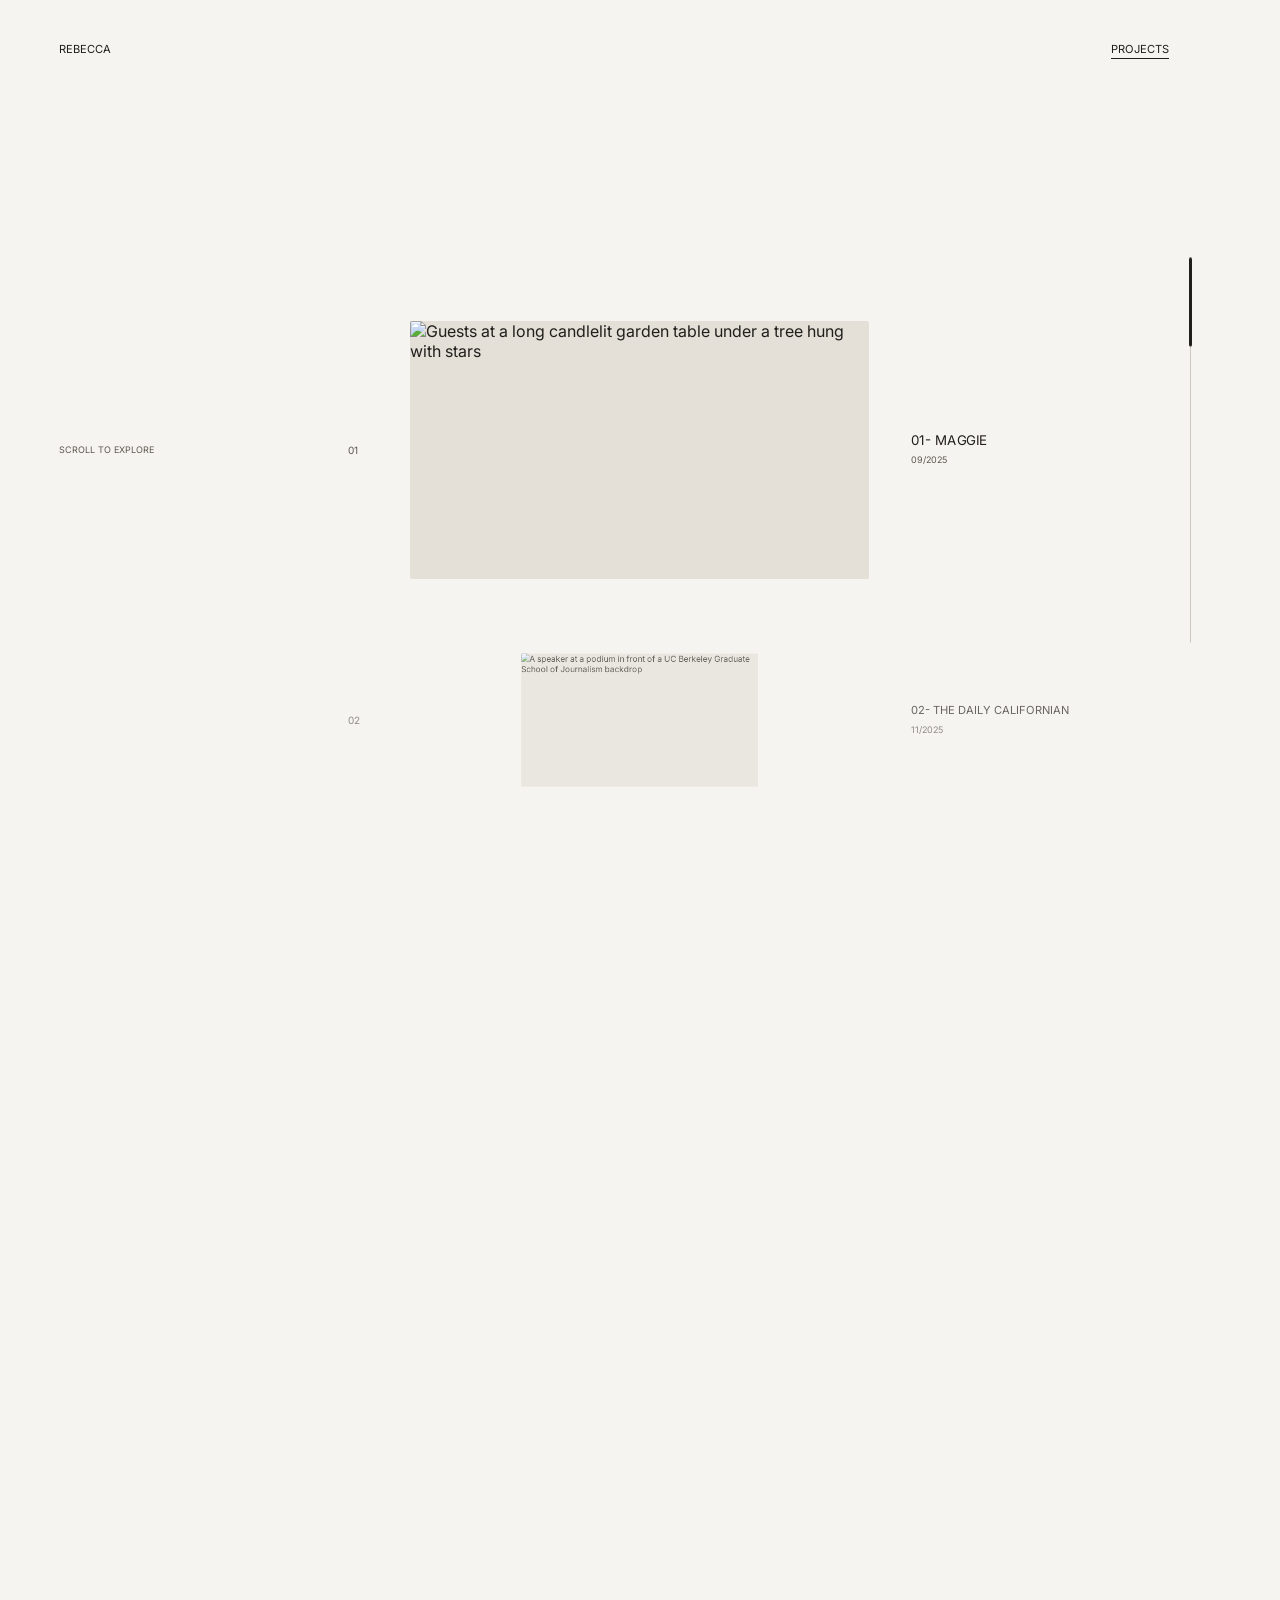
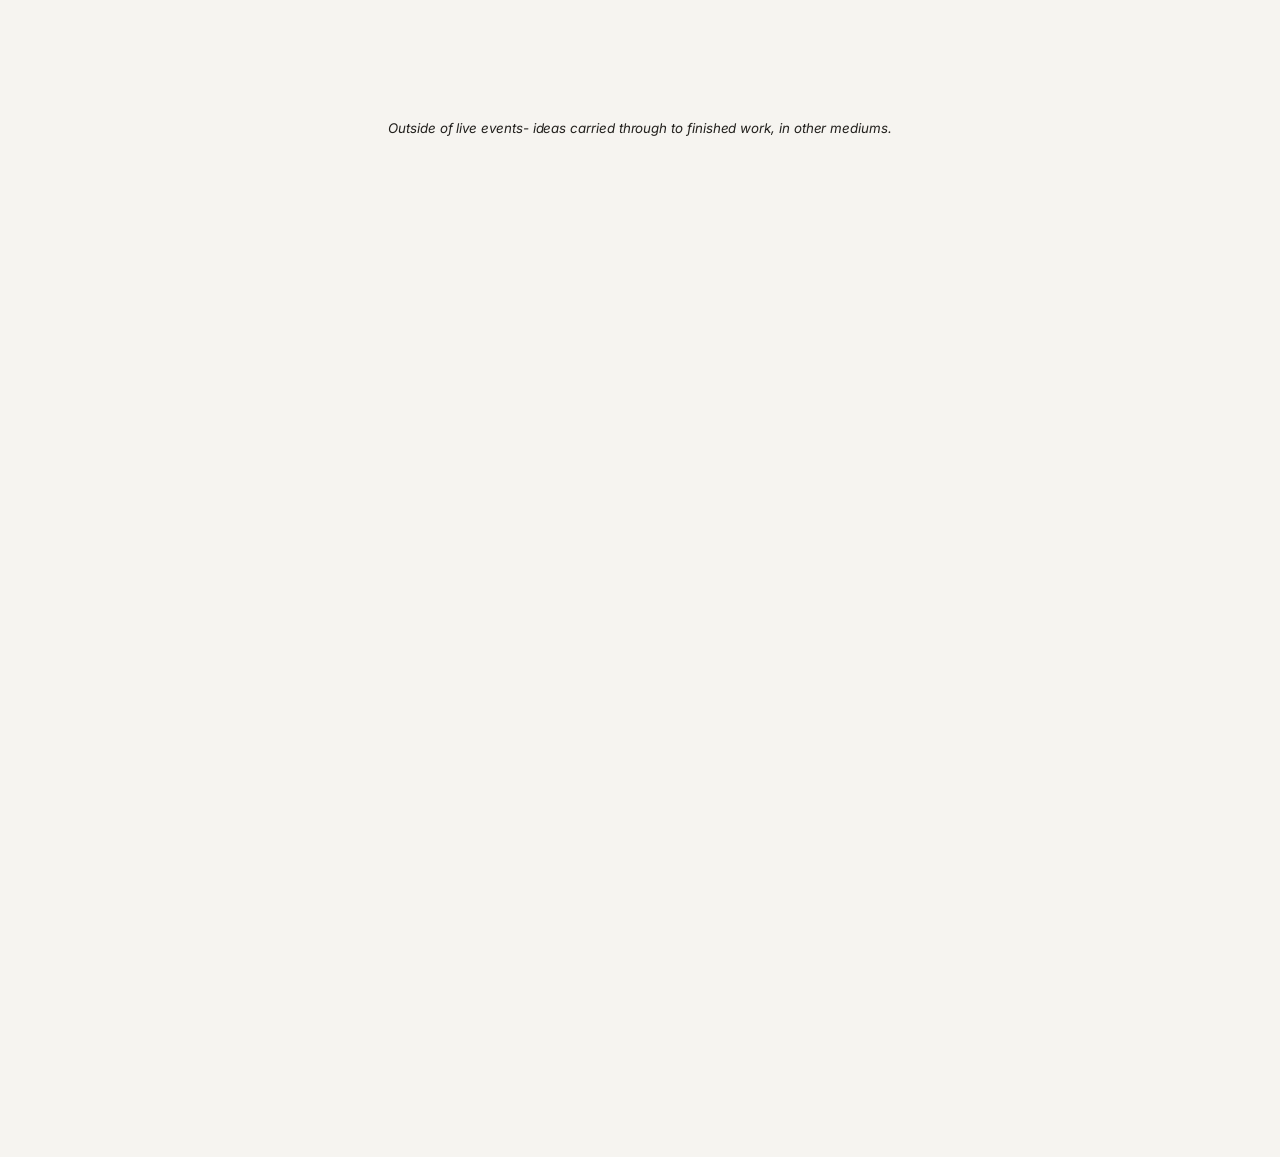
==== projects/index.html @ b8e30552 "Add files via upload" ====
<!doctype html>
<html lang="en">
<head>
  <meta charset="utf-8">
  <meta name="viewport" content="width=device-width, initial-scale=1">
  <title>Projects — Rebecca</title>
  <meta name="description" content="Selected live events by Rebecca Ding.">
  <link rel="preconnect" href="https://fonts.googleapis.com">
  <link rel="preconnect" href="https://fonts.gstatic.com" crossorigin>
  <link rel="stylesheet" href="https://fonts.googleapis.com/css2?family=Inter:ital,wght@0,400;1,400&display=swap">
  <link rel="stylesheet" href="/styles.css">
  <link rel="stylesheet" href="/projects/projects.css?v=m3">
</head>
<body class="page-projects">

  <header class="header">
    <a class="header__brand" href="/">REBECCA</a>
    <nav aria-label="Main">
      <ul class="header__nav">
        <li><a href="/projects" aria-current="page">PROJECTS</a></li>
        <!-- Parked for now (page saved in /Portfolio/parked/about): <li><a href="/about">ABOUT</a></li> -->
        <!-- Parked for now (page saved in /Portfolio/parked/contact): <li><a href="/contact">CONTACT</a></li> -->
      </ul>
    </nav>
  </header>

  <!-- Stays on screen while the featured projects pass through the centre -->
  <div class="pins" aria-hidden="true">
    <p class="pins__hint">SCROLL TO EXPLORE</p>
    <div class="pins__rail"><span class="pins__marker"></span></div>
  </div>

  <main>
    <h1 class="visually-hidden">Projects</h1>

    <section class="featured" aria-label="Live events" style="--count: 4;">
      <div class="featured__stage">
      <div class="featured__track">

      <!-- Photos are pre-cropped to 16:9; every frame shares one size (projects.css). -->
      <ol class="featured__list">
        <li class="row">
          <a class="row__link" href="/projects/maggie" aria-label="Maggie — view project">
            <span class="row__index">01</span>
            <span class="row__media">
              <img src="/images/projects/maggie/project.jpg" width="1400" height="787"
                   alt="Guests at a long candlelit garden table under a tree hung with stars">
            </span>
            <span class="row__caption">
              <span class="row__name">01- MAGGIE</span>
              <span class="row__date">09/2025</span>
            </span>
          </a>
        </li>
        <li class="row">
          <a class="row__link" href="/projects/daily-californian" aria-label="The Daily Californian — view project">
            <span class="row__index">02</span>
            <span class="row__media">
              <img src="/images/projects/daily-californian/project.jpg" width="1400" height="787"
                   alt="A speaker at a podium in front of a UC Berkeley Graduate School of Journalism backdrop" loading="lazy">
            </span>
            <span class="row__caption">
              <span class="row__name">02- THE DAILY CALIFORNIAN</span>
              <span class="row__date">11/2025</span>
            </span>
          </a>
        </li>
        <li class="row">
          <a class="row__link" href="/projects/rebecca" aria-label="Rebecca — view project">
            <span class="row__index">03</span>
            <span class="row__media">
              <img src="/images/projects/rebecca/project.jpg?v=2" width="1400" height="787"
                   alt="A frosted cake, flowers, wine and a charcuterie board on a kitchen counter" loading="lazy">
            </span>
            <span class="row__caption">
              <span class="row__name">03- REBECCA</span>
              <span class="row__date">04/2026</span>
            </span>
          </a>
        </li>
        <li class="row">
          <a class="row__link" href="/projects/fiona" aria-label="Fiona — view project">
            <span class="row__index">04</span>
            <span class="row__media">
              <img src="/images/projects/fiona/project.jpg" width="1400" height="788"
                   alt="Guests around a candlelit dinner table set with white flowers and wine" loading="lazy">
            </span>
            <span class="row__caption">
              <span class="row__name">04- FIONA</span>
              <span class="row__date">11/2025</span>
            </span>
          </a>
        </li>
      </ol>
      </div>
      </div>
    </section>

    <p class="mediums__intro" id="mediums-intro">Outside of live events- ideas carried through to finished work, in other mediums.</p>

    <!-- Same pinned scroll as the live events -->
    <section class="featured featured--mediums" aria-labelledby="mediums-intro" style="--count: 2;">
      <div class="featured__stage">
      <div class="featured__track">
      <ol class="featured__list">
        <li class="row">
          <a class="row__link" href="/projects/all-alone" aria-label="All Alone — view project">
            <span class="row__index">05</span>
            <span class="row__media">
              <img src="/images/projects/all-alone/project.jpg" width="1400" height="787"
                   alt="A woman in a dark jacket standing alone in a field of tall dry grass" loading="lazy">
            </span>
            <span class="row__caption">
              <span class="row__name">05- ALL ALONE</span>
            </span>
          </a>
        </li>
        <li class="row">
          <a class="row__link" href="/projects/the-dinner-table-podcast" aria-label="The Dinner Table Podcast — view project">
            <span class="row__index">06</span>
            <span class="row__media">
              <img src="/images/projects/the-dinner-table-podcast/project.jpg" width="1308" height="736"
                   alt="A red vinyl record spinning on a turntable, the tonearm resting on it and the cream label at the bottom" loading="lazy">
            </span>
            <span class="row__caption">
              <span class="row__name">06- THE DINNER TABLE PODCAST</span>
            </span>
          </a>
        </li>
      </ol>
      </div>
      </div>
    </section>
  </main>

  <script src="/projects/projects.js?v=m3"></script>
</body>
</html>
---- styles.css ----
:root {
  --paper: #f6f4f0;
  --ink: #211f1c;
  --monogram-ink: #1f1c1a;
  --label-ink: #1a1721;
  --muted-text: #5c574f;
  --subtle-overlay: rgba(33, 31, 28, 0.12);

  --maggie: #1a1721;
  --daily-californian: #242335;
  --rebecca: #481a1a;
  --fiona: #2e2419;

  --font-sans: 'Inter', -apple-system, BlinkMacSystemFont, 'Helvetica Neue', Arial, sans-serif;
  --font-script: 'Island Moments', 'Snell Roundhand', 'Apple Chancery', cursive;

  /*
    One Figma pixel. The whole composition scales from the 1728×1117 frame,
    limited by whichever viewport axis is tighter, so proportions match Figma.
  */
  --u: min(100vw / 1728, 100dvh / 1117);
}

*, *::before, *::after { box-sizing: border-box; margin: 0; padding: 0; }
html, body { height: 100%; }
body {
  background: var(--paper);
  color: var(--ink);
  font-family: var(--font-sans);
  font-weight: 400;
  font-synthesis: none;
  -webkit-font-smoothing: antialiased;
}
a { color: inherit; text-decoration: none; }
ol, ul { list-style: none; }
img { display: block; }
:focus-visible { outline: 1px solid currentColor; outline-offset: calc(6 * var(--u)); }

.visually-hidden {
  position: absolute; width: 1px; height: 1px; overflow: hidden;
  clip: rect(0 0 0 0); clip-path: inset(50%); white-space: nowrap;
}

/* ---------- Full-screen, no vertical scrolling ---------- */
.landing {
  position: relative;
  height: 100vh;
  height: 100dvh;
  overflow: hidden;
  overscroll-behavior: none;
}

/* ---------- Header (stationary) ---------- */
.header {
  position: fixed;
  z-index: 3;
  top: calc(58 * var(--u));
  left: calc(80 * var(--u));
  right: calc(150 * var(--u));
  display: flex;
  justify-content: space-between;
  align-items: baseline;
  /* same size as the bottom statement */
  font-size: max(10px, 15 * var(--u));
  line-height: 1.2;
}
.header__nav { display: flex; gap: calc(96 * var(--u)); }
.header a { position: relative; }
.header a::after {
  content: '';
  position: absolute; left: 0; right: 0; bottom: calc(-4 * var(--u));
  height: 1px; background: currentColor;
  transform: scaleX(0); transform-origin: left;
  transition: transform 400ms cubic-bezier(.2, .7, .2, 1);
}
.header a:hover::after { transform: scaleX(1); }

/* ---------- R monogram (stationary, above the track) ---------- */
.monogram {
  position: fixed;
  z-index: 2;
  left: calc(155 * var(--u));
  top: calc(50dvh - 38.5 * var(--u));
  font-family: var(--font-script);
  font-weight: 400;
  font-size: calc(72 * var(--u));
  line-height: 1.15;
  /*
    Difference blending: on the paper background this renders exactly
    #1f1c1a (#f6f4f0 − #d7d8d6), and it turns light over dark photographs
    so the R stays legible as cards pass underneath.
  */
  color: #d7d8d6;
  mix-blend-mode: difference;
  pointer-events: none;
  user-select: none;
}

/* ---------- Horizontal track ---------- */
.track {
  /* size of the project section relative to Figma (1 = 100%) */
  --s: 0.94;
  /* fraction of the Rebecca image visible on load */
  --peek: 0.25;
  position: fixed;
  z-index: 1;
  inset: 0;
  overflow-x: auto;
  overflow-y: hidden;
  overscroll-behavior: contain;
  scrollbar-width: none;
}
.track::-webkit-scrollbar { display: none; }
.track:focus-visible { outline: none; }

.track__list {
  display: flex;
  align-items: flex-start;
  width: max-content;
  height: 100%;
  /* card stack (358 + 26 + 39 + 23 + 18 = 464) sits 31px below centre in Figma */
  padding-top: calc(50dvh - 201 * var(--s) * var(--u));
  /*
    Anchored to the viewport's right edge so exactly --peek of Rebecca (the
    third card) shows at any window size:
    Maggie 269 + gap 62.87 + DC 269 + gap 72.6 = 673.47
  */
  padding-left: calc(100vw - (673.47 + 269 * var(--peek)) * var(--s) * var(--u));
  /*
    Scrolling stops when the last card's (Fiona's) left edge reaches 76% of
    the viewport, so the track stops sooner.
    24vw − (last card 269·s + gap 25.5·s + link ≈ 114)
  */
  padding-right: calc(24vw - 2px - (114 + 294.5 * var(--s)) * var(--u));
}
.track__item + .track__item { margin-left: calc(var(--gap, 63) * var(--s) * var(--u)); }

/* ---------- Project card ---------- */
/* One shared size for every card: Figma's 269px-wide frame at a 3:4 ratio */
.card { width: calc(269 * var(--s) * var(--u)); will-change: opacity; }
.card__link { display: block; }
.card__media {
  position: relative;
  display: block;
  aspect-ratio: 3 / 4;
  overflow: hidden;
  background: #e4e0d8;
}
.card__media img {
  width: 100%;
  height: 100%;
  object-fit: cover;
  border-radius: 0;
}
/* Figma overlay on every photo: #211F1C at 12%, above the image only */
.card__media::after {
  content: '';
  position: absolute;
  inset: 0;
  border-radius: inherit;
  background: var(--subtle-overlay);
  pointer-events: none;
}
.card__bar {
  display: block;
  height: calc(39 * var(--s) * var(--u));
  margin-top: calc(26 * var(--s) * var(--u));
  background: var(--bar);
}
.card__label {
  display: block;
  margin-top: calc(23 * var(--s) * var(--u));
  padding-left: calc(8 * var(--s) * var(--u));
  font-size: max(10px, 15 * var(--s) * var(--u));
  line-height: 1.2;
  color: var(--label-ink);
  white-space: nowrap;
}
.card__link:focus-visible { outline-offset: calc(10 * var(--u)); }

/* ---------- End of track ---------- */
.track__end {
  /* Figma: x 1521, y 559 → 202px below the top of the images */
  padding-top: calc(202 * var(--s) * var(--u));
  font-size: max(9px, 11 * var(--u));
  line-height: 1.2;
  color: var(--muted-text);
  white-space: nowrap;
}
.track__end a:hover { color: var(--ink); }

/* ---------- Bottom statement (stationary) ---------- */
.statement {
  position: fixed;
  z-index: 2;
  left: 0;
  right: 0;
  bottom: calc(39 * var(--u));
  text-align: center;
  font-size: max(10px, 15 * var(--u));
  line-height: 1.2;
  pointer-events: none;
}
---- projects/projects.css ----
/*
  All Projects page. Shares tokens, fonts, header and --u (one Figma px,
  1728×1117 frame) with the homepage via /styles.css.
*/

.page-projects {
  /* scroll distance from one centred project to the next (sets the pace) */
  --scroll-pitch-n: 472.5;
  --scroll-pitch: calc(var(--scroll-pitch-n) * var(--u));
  /*
    Visible distance between project centres on screen. Half the enlarged
    16:9 card (348.75 / 2) + half a neighbour one row away (180 / 2) = 264.4,
    plus a ~100px gap between photos.
  */
  --pitch-n: 364.4;
  --pitch: calc(var(--pitch-n) * var(--u));
  /*
    Fraction of each project's scroll distance during which the track pauses
    with that project centred (half before reaching centre, half after).
  */
  --hold: 0.068;
  /* extra pause after the last project, which then leaves at normal page speed */
  --hold-tail: 0.65;
  /* card frame at its enlarged size: Figma's 620px width at 16:9 */
  --card-w: calc(620 * var(--u));
  --card-h: calc(var(--card-w) * 9 / 16);
  /* horizontal offset of the 1728px composition when the window is wider */
  --frame-x: calc((100vw - 1728 * var(--u)) / 2);
  min-height: 100dvh;
}

/* Header scrolls with the page here (it's fixed on the homepage) */
.page-projects .header { position: absolute; }
.header a[aria-current='page']::after { transform: scaleX(1); }

/* ---------- Pinned hint + scroll rail ---------- */
.pins {
  position: fixed;
  inset: 0;
  z-index: 2;
  pointer-events: none;
  transition: opacity 300ms linear;
}
.pins__hint {
  position: absolute;
  left: calc(80 * var(--u));
  top: 50%;
  transform: translateY(-50%);
  font-size: max(9px, 11 * var(--u));
  line-height: 1.2;
  color: var(--muted-text);
  white-space: nowrap;
}
.pins__rail {
  position: absolute;
  right: calc(120 * var(--u));
  top: 50%;
  width: 1px;
  height: calc(520 * var(--u));
  transform: translateY(-50%);
  background: #ccc7bd;
}
.pins__marker {
  position: absolute;
  left: -1px;
  top: 0;
  width: 3px;
  height: calc(120 * var(--u));
  border-radius: 2px;
  background: var(--ink);
  transform: translateY(calc(var(--progress, 0) * 400 * var(--u)));
  will-change: transform;
}

/* ---------- Featured projects ---------- */
/*
  The section is tall enough to give each project --scroll-pitch of scrolling.
  Inside it a full-screen stage stays pinned while the track of rows slides up
  by --pitch per project (projects.js sets the offset).
*/
.featured {
  position: relative;
  /* last project also gets the second half of its centred pause */
  height: calc(100dvh + (var(--count) - 1 + var(--hold) * var(--hold-tail)) * var(--scroll-pitch));
}
.featured__stage {
  position: sticky;
  top: 0;
  height: 100dvh;
  overflow: hidden;
}
.featured__track {
  /* origin = viewport centre; Maggie's centre sits on it at scroll 0 */
  position: absolute;
  left: 50%;
  top: 50%;
  width: calc(1728 * var(--u));
  margin-left: calc(-864 * var(--u));
  transform: translateY(calc(var(--offset, 0) * -1px));
  will-change: transform;
}


.row {
  position: absolute;
  z-index: 1;
  left: 0;
  right: 0;
  /* row centred on its slot: --i × pitch below Maggie */
  top: calc(var(--i, 0) * var(--pitch) - var(--pitch) / 2);
  height: var(--pitch);
  will-change: opacity;
}
.row__link { display: block; position: relative; height: 100%; }
.row__index {
  position: absolute;
  left: calc(470 * var(--u));
  top: 50%;
  transform: translateY(-50%);
  font-size: max(10px, 12 * var(--u));
  line-height: 1.2;
  color: var(--muted-text);
}
.row__media {
  position: absolute;
  left: calc((864 - 310) * var(--u));
  top: 50%;
  width: var(--card-w);
  height: var(--card-h);
  margin-top: calc(var(--card-h) / -2);
  overflow: hidden;
  border-radius: 2px;
  background: #e4e0d8;
  transform: scale(var(--k, 1));
  will-change: transform;
}
.row__media img {
  width: 100%;
  height: 100%;
  object-fit: cover;
}
.row__caption {
  position: absolute;
  left: calc(1230 * var(--u));
  top: 50%;
  transform: translateY(-50%);
  display: flex;
  flex-direction: column;
  gap: calc(10 * var(--u));
  white-space: nowrap;
}
.row__name {
  font-size: max(10px, 15 * var(--u));
  line-height: 1.2;
  transform-origin: left center;
  transform: scale(var(--name-k, 1));
  will-change: transform;
}
.row__date {
  font-size: max(9px, 11 * var(--u));
  line-height: 1.2;
  color: var(--muted-text);
}
.row__link:focus-visible { outline: none; }
.row__link:focus-visible .row__media { outline: 1px solid var(--ink); outline-offset: calc(8 * var(--u)); }

/* ---------- Other mediums ---------- */
.mediums__intro {
  position: relative;
  z-index: 1;
  /*
    Pull the break up so it follows the last project instead of after the
    stage's lower half: its enlarged half-height (174.4) + 43, so with the 57px padding
    the text starts ~100px below her photo, matching the gap between photos.
  */
  margin: calc(217.4 * var(--u) - 50dvh) auto 0;
  padding: calc(57 * var(--u)) 0;
  font-size: max(12px, 18 * var(--u));
  line-height: 1.5;
  letter-spacing: -0.005em;
  font-style: italic;
  text-align: center;
  white-space: nowrap;
}
/* Mirror of the intro's pull-up: the first medium's photo starts ~100px below the text */
.featured--mediums { margin-top: calc(217.4 * var(--u) - 50dvh); }
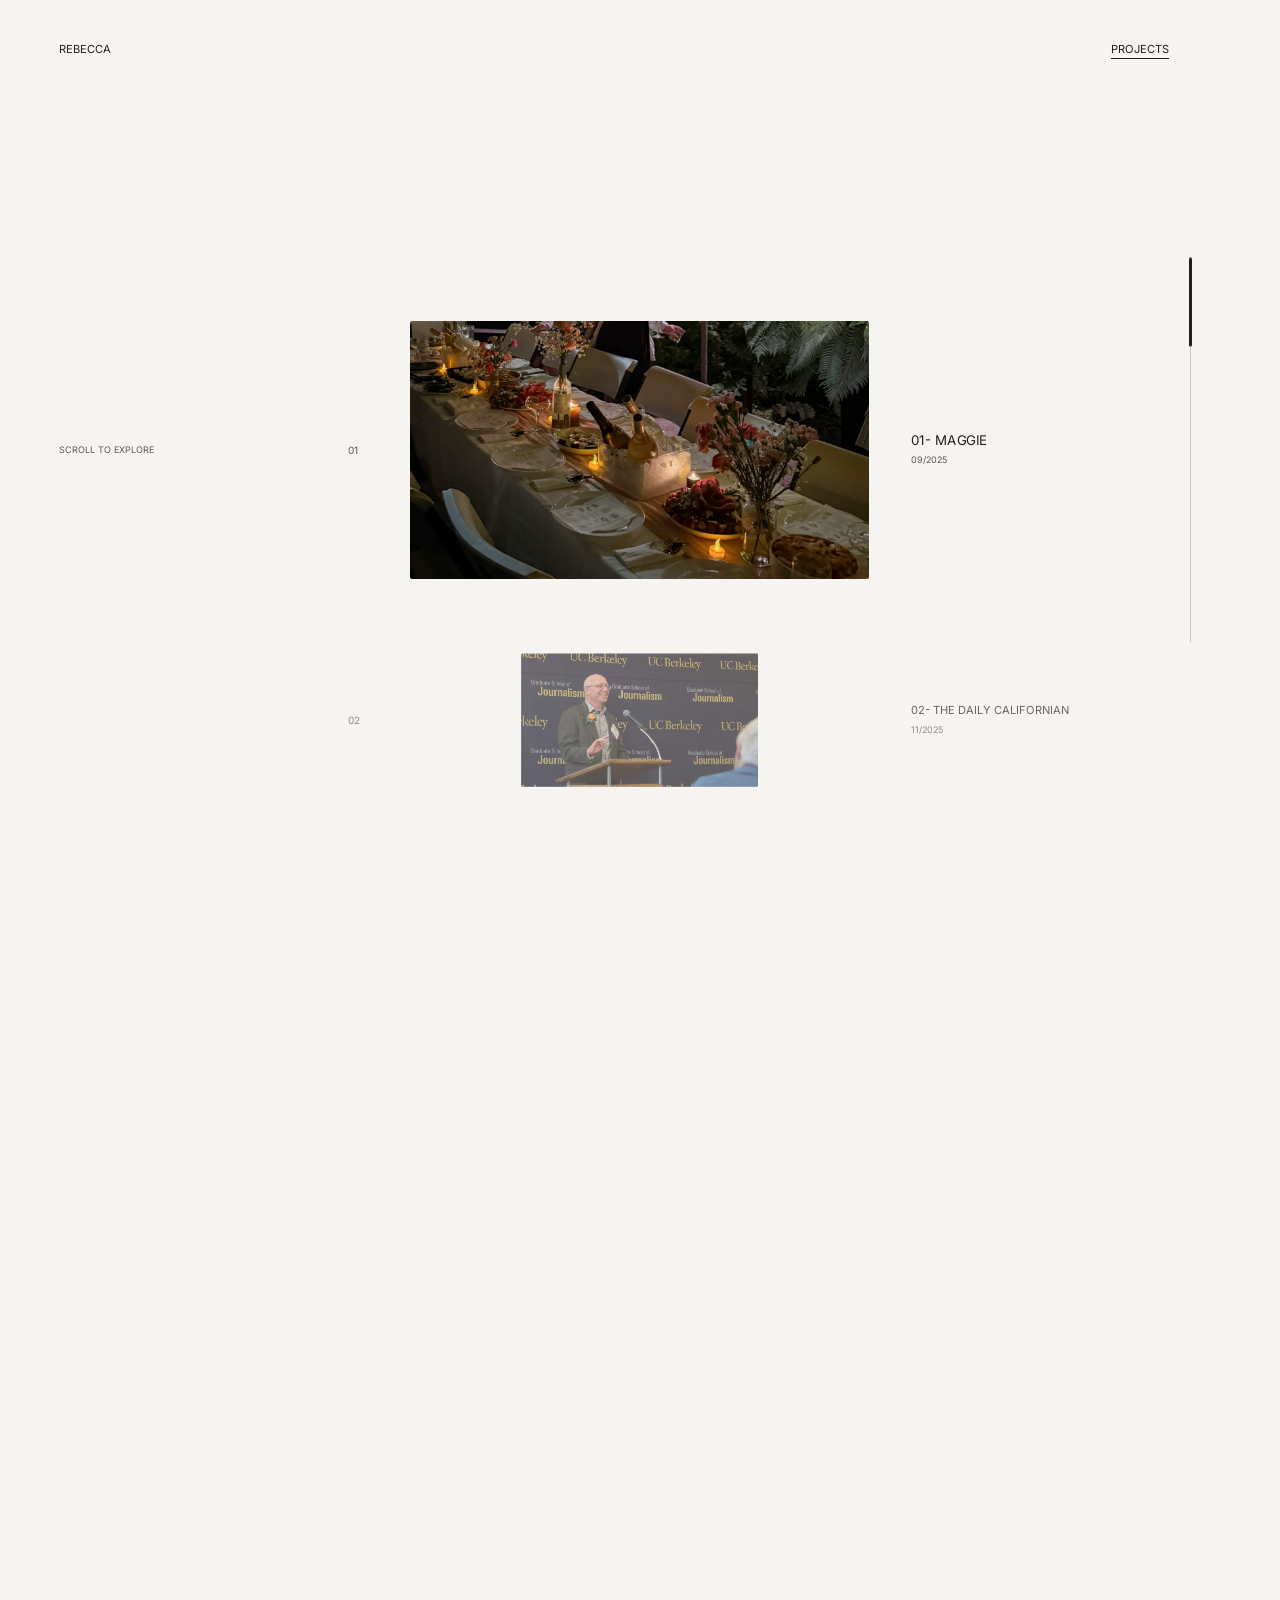
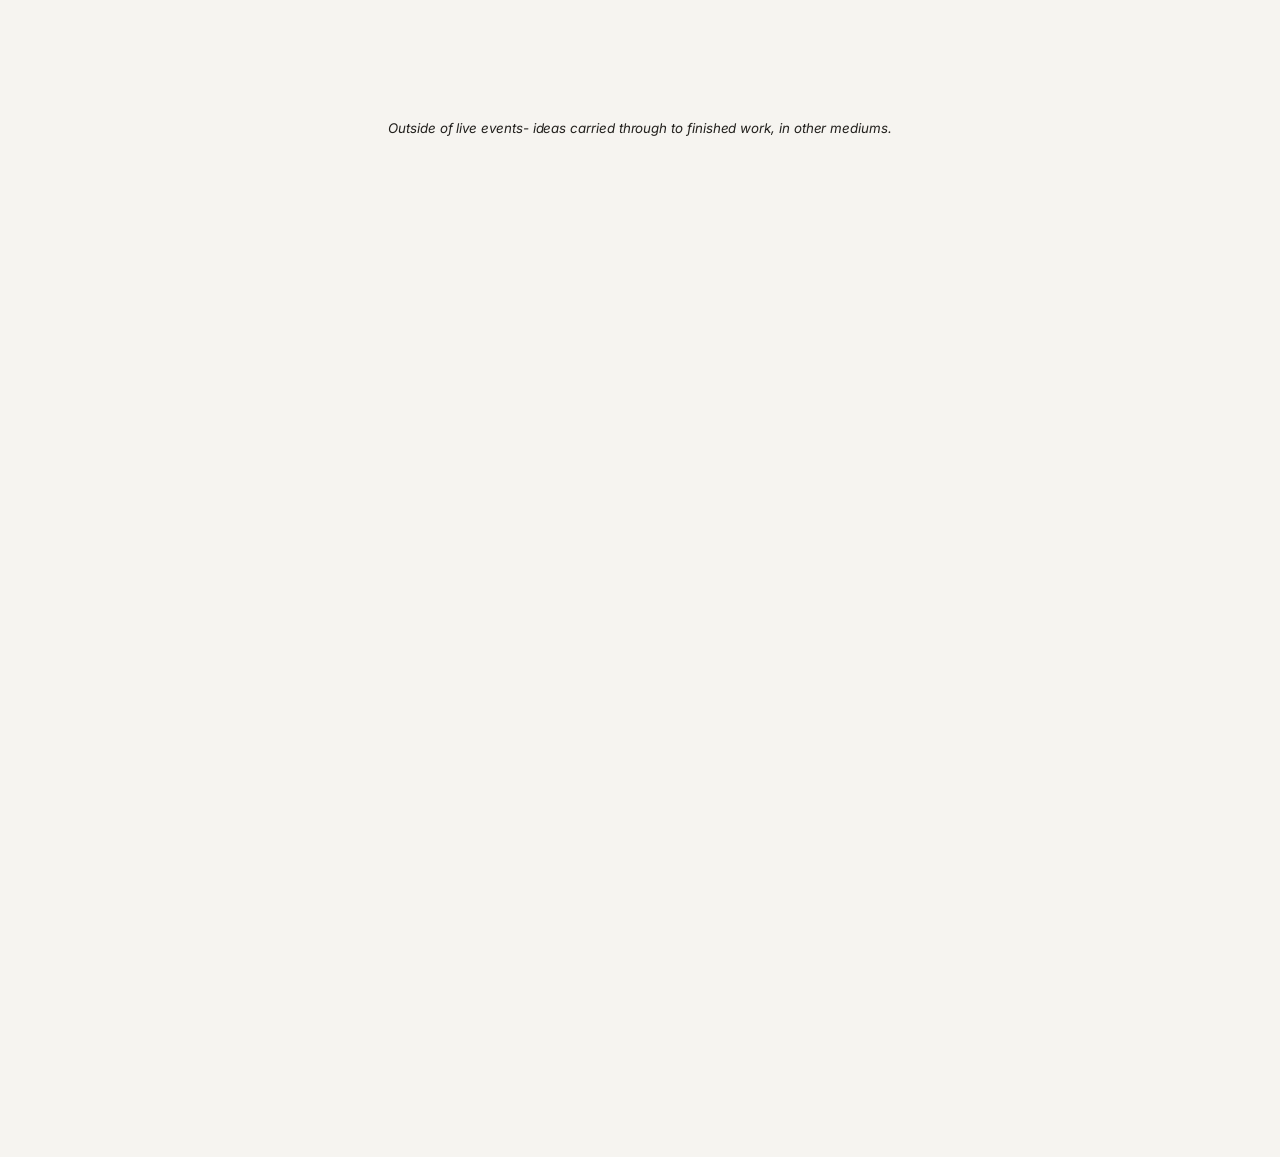
==== commit 85310db7: "Add files via upload" ====
--- a/projects/index.html
+++ b/projects/index.html
@@ -8,8 +8,8 @@
   <link rel="preconnect" href="https://fonts.googleapis.com">
   <link rel="preconnect" href="https://fonts.gstatic.com" crossorigin>
   <link rel="stylesheet" href="https://fonts.googleapis.com/css2?family=Inter:ital,wght@0,400;1,400&display=swap">
-  <link rel="stylesheet" href="/styles.css">
-  <link rel="stylesheet" href="/projects/projects.css?v=m3">
+  <link rel="stylesheet" href="/styles.css?v=mob1">
+  <link rel="stylesheet" href="/projects/projects.css?v=m4">
 </head>
 <body class="page-projects">
 
@@ -133,6 +133,6 @@
     </section>
   </main>
 
-  <script src="/projects/projects.js?v=m3"></script>
+  <script src="/projects/projects.js?v=m4"></script>
 </body>
 </html>
--- a/styles.css
+++ b/styles.css
@@ -201,3 +201,35 @@
   line-height: 1.2;
   pointer-events: none;
 }
+
+/* ==========================================================================
+   Phones (≤ 760px wide): larger cards that swipe sideways, the first one at
+   the left gutter and the next peeking in from the right; the R sits above
+   the cards. Sizes in px / vw.
+   ========================================================================== */
+@media (max-width: 760px) {
+  :root { --card-w: 66vw; }
+  .header { top: 20px; left: 20px; right: 20px; font-size: 12px; }
+
+  .landing .track__list {
+    /* card stack (photo 4:3 + bar + label ≈ 1.66 × width) centred, nudged down for the R */
+    padding-top: calc(50dvh - var(--card-w) * 0.83 + 24px);
+    padding-left: 20px;
+    padding-right: 20px;
+  }
+  .landing .track__item + .track__item { margin-left: 14px; }
+  .landing .card { width: var(--card-w); }
+  .landing .card__bar {
+    height: calc(var(--card-w) * 39 / 269);
+    margin-top: calc(var(--card-w) * 26 / 269);
+  }
+  .landing .card__label { margin-top: 12px; padding-left: 4px; font-size: 12px; }
+  .landing .track__end { padding-top: calc(var(--card-w) * 2 / 3); font-size: 11px; }
+
+  .monogram {
+    left: 20px;
+    top: calc(50dvh - var(--card-w) * 0.83 + 24px - 68px);
+    font-size: 52px;
+  }
+  .statement { bottom: 28px; font-size: 11px; }
+}
--- a/projects/projects.css
+++ b/projects/projects.css
@@ -184,3 +184,46 @@
 }
 /* Mirror of the intro's pull-up: the first medium's photo starts ~100px below the text */
 .featured--mediums { margin-top: calc(217.4 * var(--u) - 50dvh); }
+
+/* ==========================================================================
+   Phones (≤ 760px wide): same pinned scroll, sized in px. Each photo spans
+   the screen between 20px gutters with its name centred underneath; the
+   hint and progress rail are dropped (they would sit over the photos).
+   ========================================================================== */
+@media (max-width: 760px) {
+  .page-projects {
+    --card-w: calc(100vw - 40px);
+    --card-h: calc(var(--card-w) * 9 / 16);
+    /* visible spacing between project centres: half the full-size photo +
+       half a neighbour at its small size (320/620) + room for a caption */
+    --pitch: calc(var(--card-h) * (0.5 + 320 / 620 / 2) + 96px);
+    --scroll-pitch: calc(var(--pitch) * 1.3);
+  }
+  .page-projects .header { top: 20px; left: 20px; right: 20px; font-size: 12px; }
+  .pins { display: none; }
+
+  .featured__track { width: 100vw; margin-left: -50vw; }
+  .row__index { display: none; }
+  .row__media { left: 20px; }
+  /* caption follows the photo's bottom edge as it grows and shrinks */
+  .row__caption {
+    left: 20px;
+    right: 20px;
+    top: calc(50% + var(--card-h) * var(--k, 1) / 2 + 12px);
+    transform: none;
+    align-items: center;
+    gap: 6px;
+  }
+  .row__name { font-size: 13px; transform-origin: center top; }
+  .row__date { font-size: 11px; }
+
+  /* Break text: ~50px below the last photo's caption, wrapping to the screen */
+  .mediums__intro {
+    margin-top: calc(var(--card-h) / 2 + 56px - 50dvh);
+    padding: 24px 20px;
+    font-size: 14px;
+    white-space: normal;
+  }
+  /* First medium's photo starts ~48px below the break text */
+  .featured--mediums { margin-top: calc(var(--card-h) / 2 + 24px - 50dvh); }
+}
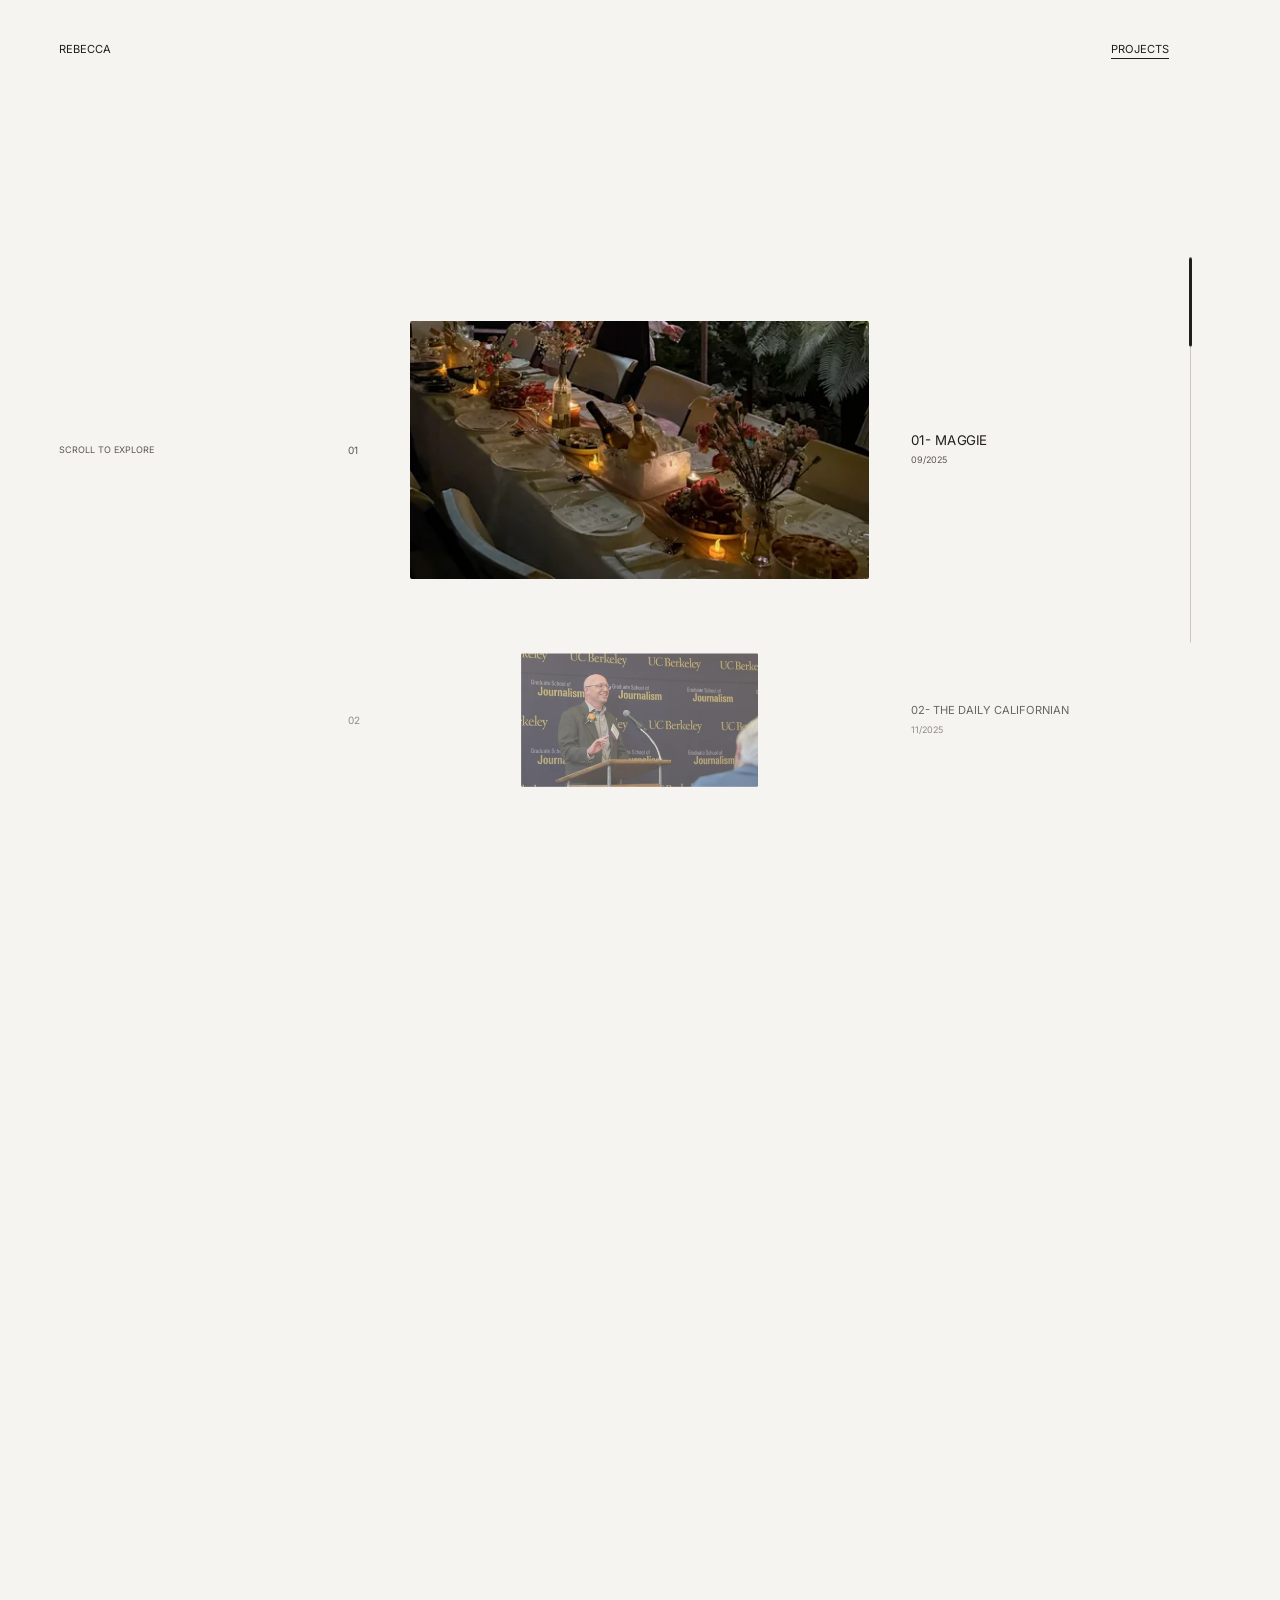
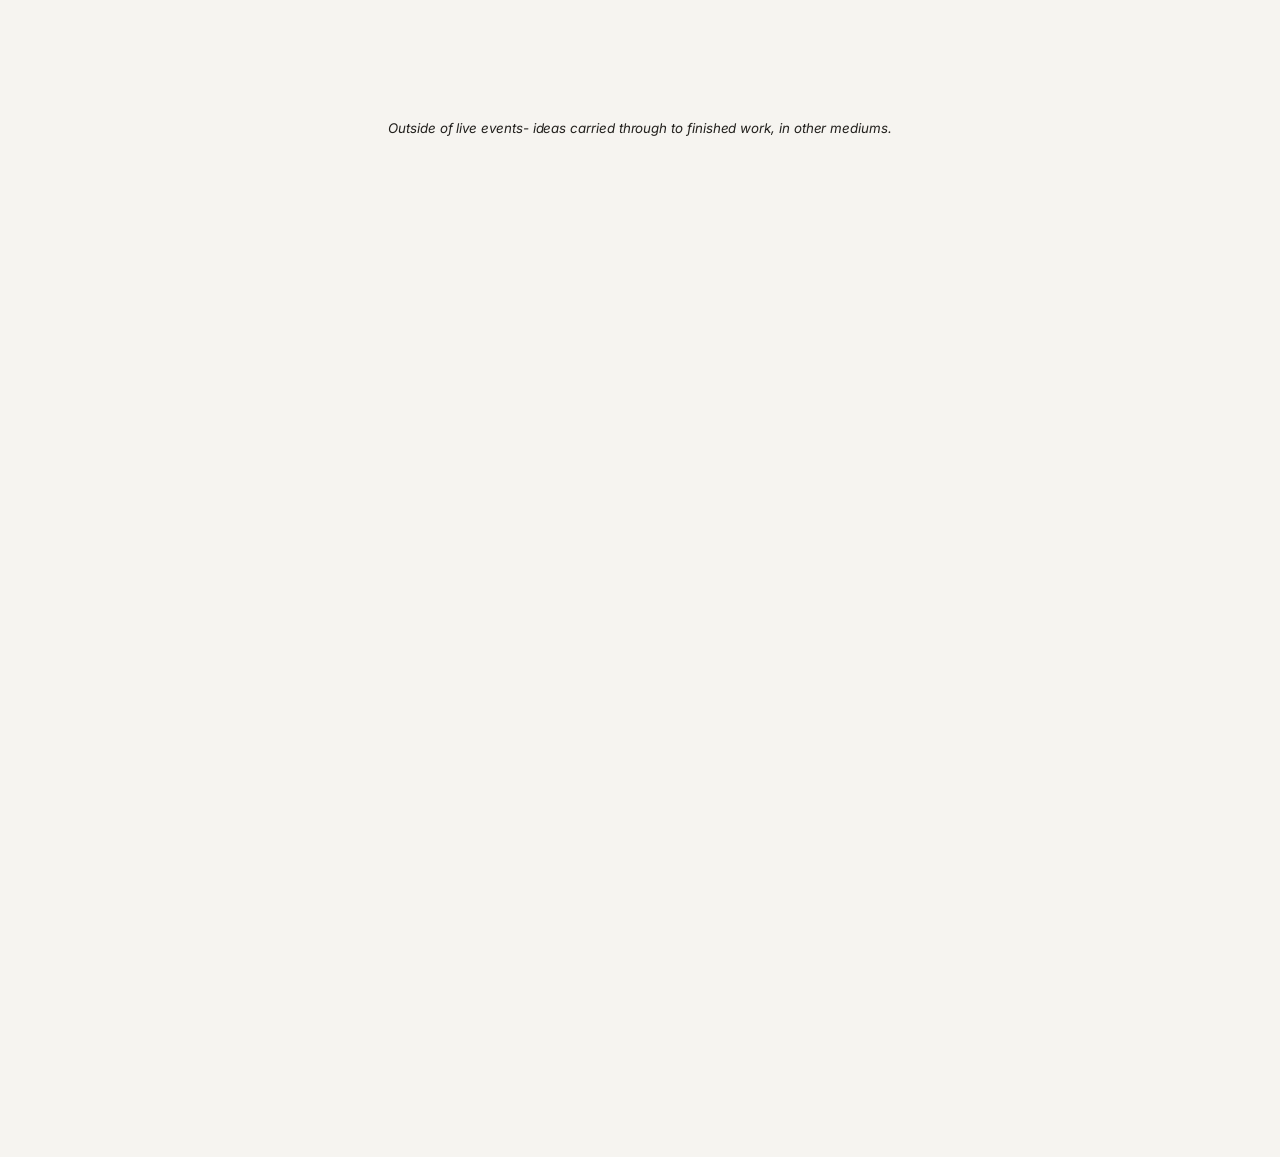
==== commit dff64ecf: "Serve images as responsive WebP with JPG fallback Add WebP versions of every photo in up to six size" ====
--- a/projects/index.html
+++ b/projects/index.html
@@ -5,10 +5,13 @@
   <meta name="viewport" content="width=device-width, initial-scale=1">
   <title>Projects — Rebecca</title>
   <meta name="description" content="Selected live events by Rebecca Ding.">
+  <link rel="icon" href="/favicon.svg" type="image/svg+xml">
+  <link rel="icon" href="/favicon-32.png" type="image/png" sizes="32x32">
+  <link rel="apple-touch-icon" href="/apple-touch-icon.png">
   <link rel="preconnect" href="https://fonts.googleapis.com">
   <link rel="preconnect" href="https://fonts.gstatic.com" crossorigin>
   <link rel="stylesheet" href="https://fonts.googleapis.com/css2?family=Inter:ital,wght@0,400;1,400&display=swap">
-  <link rel="stylesheet" href="/styles.css?v=mob1">
+  <link rel="stylesheet" href="/styles.css?v=mob3">
   <link rel="stylesheet" href="/projects/projects.css?v=m4">
 </head>
 <body class="page-projects">
@@ -43,8 +46,12 @@
           <a class="row__link" href="/projects/maggie" aria-label="Maggie — view project">
             <span class="row__index">01</span>
             <span class="row__media">
-              <img src="/images/projects/maggie/project.jpg" width="1400" height="787"
-                   alt="Guests at a long candlelit garden table under a tree hung with stars">
+              <picture>
+                <source type="image/webp" srcset="/images/projects/maggie/project-480.webp 480w, /images/projects/maggie/project-800.webp 800w, /images/projects/maggie/project-1200.webp 1200w, /images/projects/maggie/project-1400.webp 1400w"
+                        sizes="(max-width: 760px) calc(100vw - 40px), 36.1vw">
+                <img src="/images/projects/maggie/project.jpg" width="1400" height="787"
+                     alt="Guests at a long candlelit garden table under a tree hung with stars">
+              </picture>
             </span>
             <span class="row__caption">
               <span class="row__name">01- MAGGIE</span>
@@ -56,8 +63,12 @@
           <a class="row__link" href="/projects/daily-californian" aria-label="The Daily Californian — view project">
             <span class="row__index">02</span>
             <span class="row__media">
-              <img src="/images/projects/daily-californian/project.jpg" width="1400" height="787"
-                   alt="A speaker at a podium in front of a UC Berkeley Graduate School of Journalism backdrop" loading="lazy">
+              <picture>
+                <source type="image/webp" srcset="/images/projects/daily-californian/project-480.webp 480w, /images/projects/daily-californian/project-800.webp 800w, /images/projects/daily-californian/project-1200.webp 1200w, /images/projects/daily-californian/project-1400.webp 1400w"
+                        sizes="(max-width: 760px) calc(100vw - 40px), 36.1vw">
+                <img src="/images/projects/daily-californian/project.jpg" width="1400" height="787"
+                     alt="A speaker at a podium in front of a UC Berkeley Graduate School of Journalism backdrop" loading="lazy">
+              </picture>
             </span>
             <span class="row__caption">
               <span class="row__name">02- THE DAILY CALIFORNIAN</span>
@@ -69,8 +80,12 @@
           <a class="row__link" href="/projects/rebecca" aria-label="Rebecca — view project">
             <span class="row__index">03</span>
             <span class="row__media">
-              <img src="/images/projects/rebecca/project.jpg?v=2" width="1400" height="787"
-                   alt="A frosted cake, flowers, wine and a charcuterie board on a kitchen counter" loading="lazy">
+              <picture>
+                <source type="image/webp" srcset="/images/projects/rebecca/project-480.webp 480w, /images/projects/rebecca/project-800.webp 800w, /images/projects/rebecca/project-1200.webp 1200w, /images/projects/rebecca/project-1400.webp 1400w"
+                        sizes="(max-width: 760px) calc(100vw - 40px), 36.1vw">
+                <img src="/images/projects/rebecca/project.jpg?v=2" width="1400" height="787"
+                     alt="A frosted cake, flowers, wine and a charcuterie board on a kitchen counter" loading="lazy">
+              </picture>
             </span>
             <span class="row__caption">
               <span class="row__name">03- REBECCA</span>
@@ -82,8 +97,12 @@
           <a class="row__link" href="/projects/fiona" aria-label="Fiona — view project">
             <span class="row__index">04</span>
             <span class="row__media">
-              <img src="/images/projects/fiona/project.jpg" width="1400" height="788"
-                   alt="Guests around a candlelit dinner table set with white flowers and wine" loading="lazy">
+              <picture>
+                <source type="image/webp" srcset="/images/projects/fiona/project-480.webp 480w, /images/projects/fiona/project-800.webp 800w, /images/projects/fiona/project-1200.webp 1200w, /images/projects/fiona/project-1400.webp 1400w"
+                        sizes="(max-width: 760px) calc(100vw - 40px), 36vw">
+                <img src="/images/projects/fiona/project.jpg" width="1400" height="788"
+                     alt="Guests around a candlelit dinner table set with white flowers and wine" loading="lazy">
+              </picture>
             </span>
             <span class="row__caption">
               <span class="row__name">04- FIONA</span>
@@ -107,8 +126,12 @@
           <a class="row__link" href="/projects/all-alone" aria-label="All Alone — view project">
             <span class="row__index">05</span>
             <span class="row__media">
-              <img src="/images/projects/all-alone/project.jpg" width="1400" height="787"
-                   alt="A woman in a dark jacket standing alone in a field of tall dry grass" loading="lazy">
+              <picture>
+                <source type="image/webp" srcset="/images/projects/all-alone/project-480.webp 480w, /images/projects/all-alone/project-800.webp 800w, /images/projects/all-alone/project-1200.webp 1200w, /images/projects/all-alone/project-1400.webp 1400w"
+                        sizes="(max-width: 760px) calc(100vw - 40px), 36.1vw">
+                <img src="/images/projects/all-alone/project.jpg" width="1400" height="787"
+                     alt="A woman in a dark jacket standing alone in a field of tall dry grass" loading="lazy">
+              </picture>
             </span>
             <span class="row__caption">
               <span class="row__name">05- ALL ALONE</span>
@@ -119,8 +142,12 @@
           <a class="row__link" href="/projects/the-dinner-table-podcast" aria-label="The Dinner Table Podcast — view project">
             <span class="row__index">06</span>
             <span class="row__media">
-              <img src="/images/projects/the-dinner-table-podcast/project.jpg" width="1308" height="736"
-                   alt="A red vinyl record spinning on a turntable, the tonearm resting on it and the cream label at the bottom" loading="lazy">
+              <picture>
+                <source type="image/webp" srcset="/images/projects/the-dinner-table-podcast/project-480.webp 480w, /images/projects/the-dinner-table-podcast/project-800.webp 800w, /images/projects/the-dinner-table-podcast/project-1200.webp 1200w"
+                        sizes="(max-width: 760px) calc(100vw - 40px), 36vw">
+                <img src="/images/projects/the-dinner-table-podcast/project.jpg" width="1308" height="736"
+                     alt="A red vinyl record spinning on a turntable, the tonearm resting on it and the cream label at the bottom" loading="lazy">
+              </picture>
             </span>
             <span class="row__caption">
               <span class="row__name">06- THE DINNER TABLE PODCAST</span>
--- a/styles.css
+++ b/styles.css
@@ -34,6 +34,9 @@
 a { color: inherit; text-decoration: none; }
 ol, ul { list-style: none; }
 img { display: block; }
+/* <picture> only chooses the file: sizing rules apply to the img as if it weren't there */
+picture { display: contents; }
+picture > source { display: none; }
 :focus-visible { outline: 1px solid currentColor; outline-offset: calc(6 * var(--u)); }
 
 .visually-hidden {
@@ -127,11 +130,11 @@
   */
   padding-left: calc(100vw - (673.47 + 269 * var(--peek)) * var(--s) * var(--u));
   /*
-    Scrolling stops when the last card's (Fiona's) left edge reaches 76% of
-    the viewport, so the track stops sooner.
-    24vw − (last card 269·s + gap 25.5·s + link ≈ 114)
-  */
-  padding-right: calc(24vw - 2px - (114 + 294.5 * var(--s)) * var(--u));
+    Scrolling stops when the last card's (Fiona's) left edge reaches 55% of
+    the viewport, so it can travel almost to the middle.
+    45vw − (last card 269·s + gap 25.5·s + link ≈ 114)
+  */
+  padding-right: calc(45vw - 2px - (114 + 294.5 * var(--s)) * var(--u));
 }
 .track__item + .track__item { margin-left: calc(var(--gap, 63) * var(--s) * var(--u)); }
 
